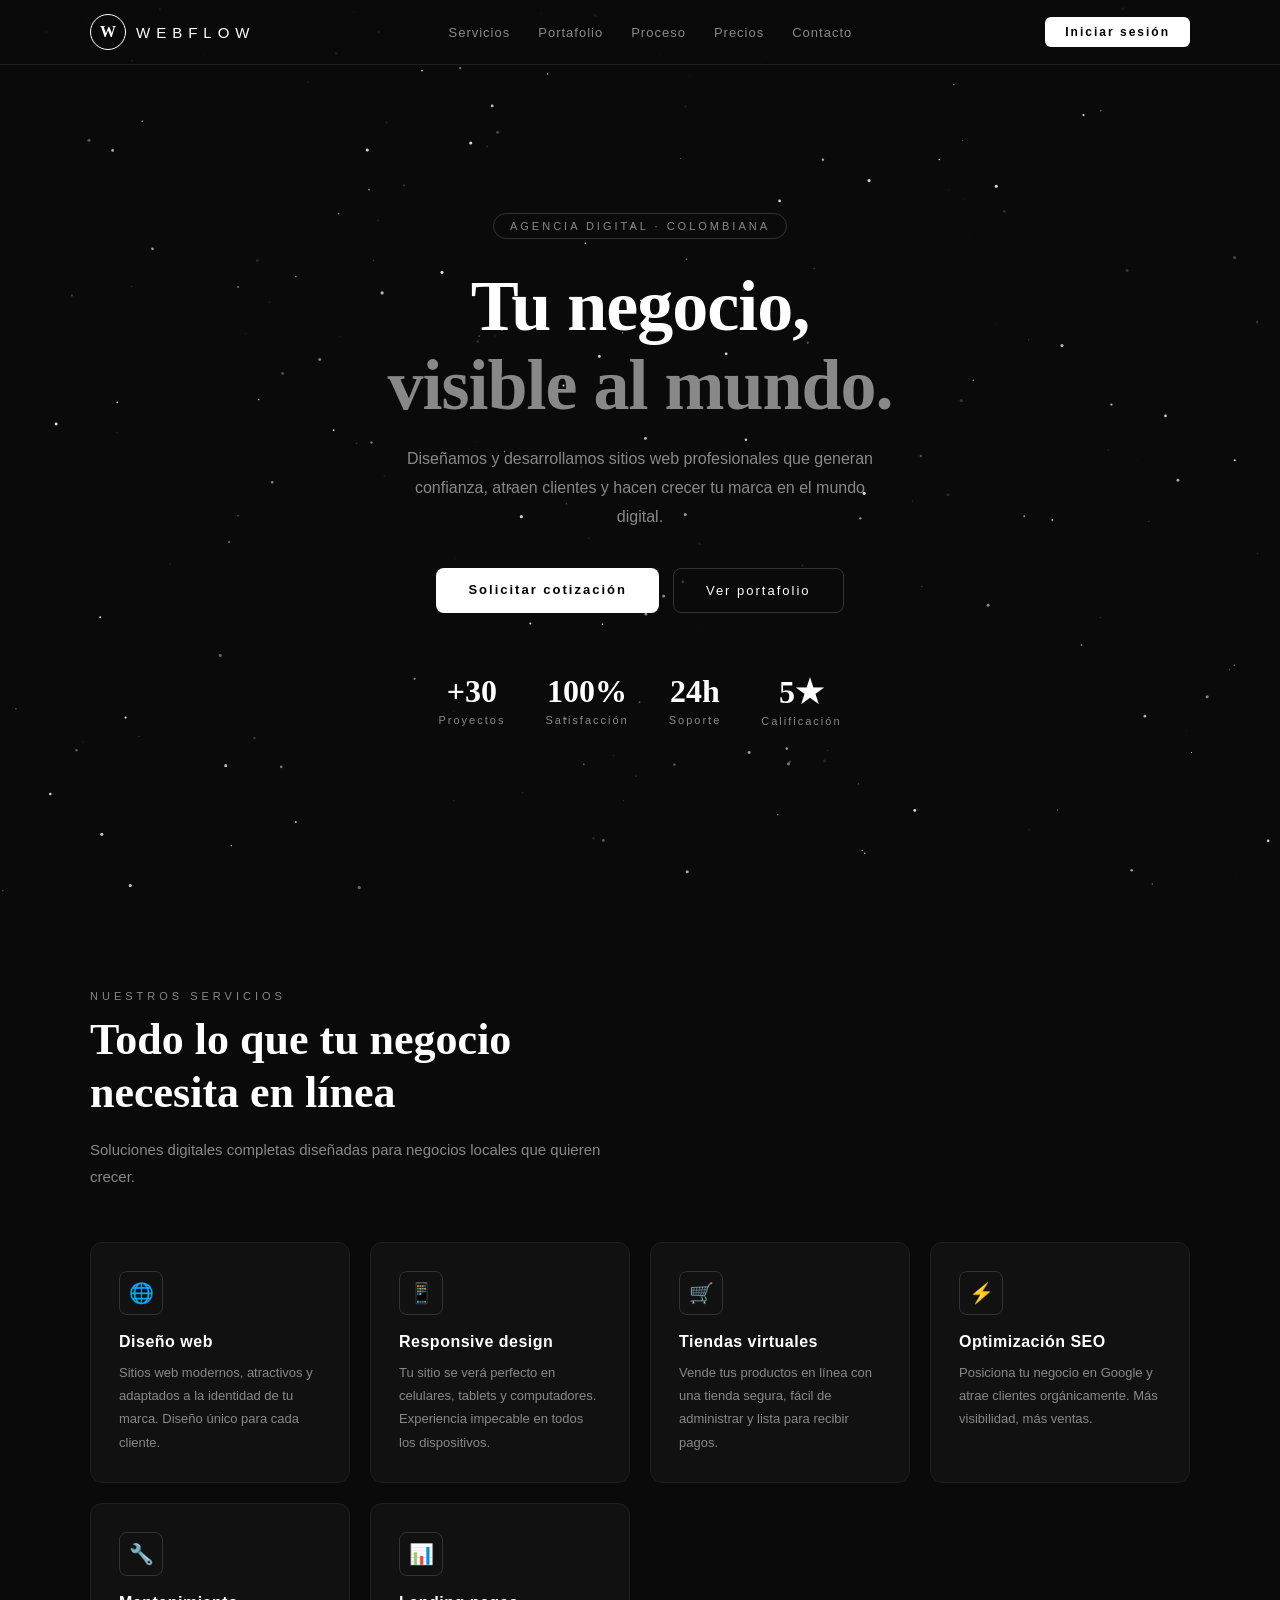
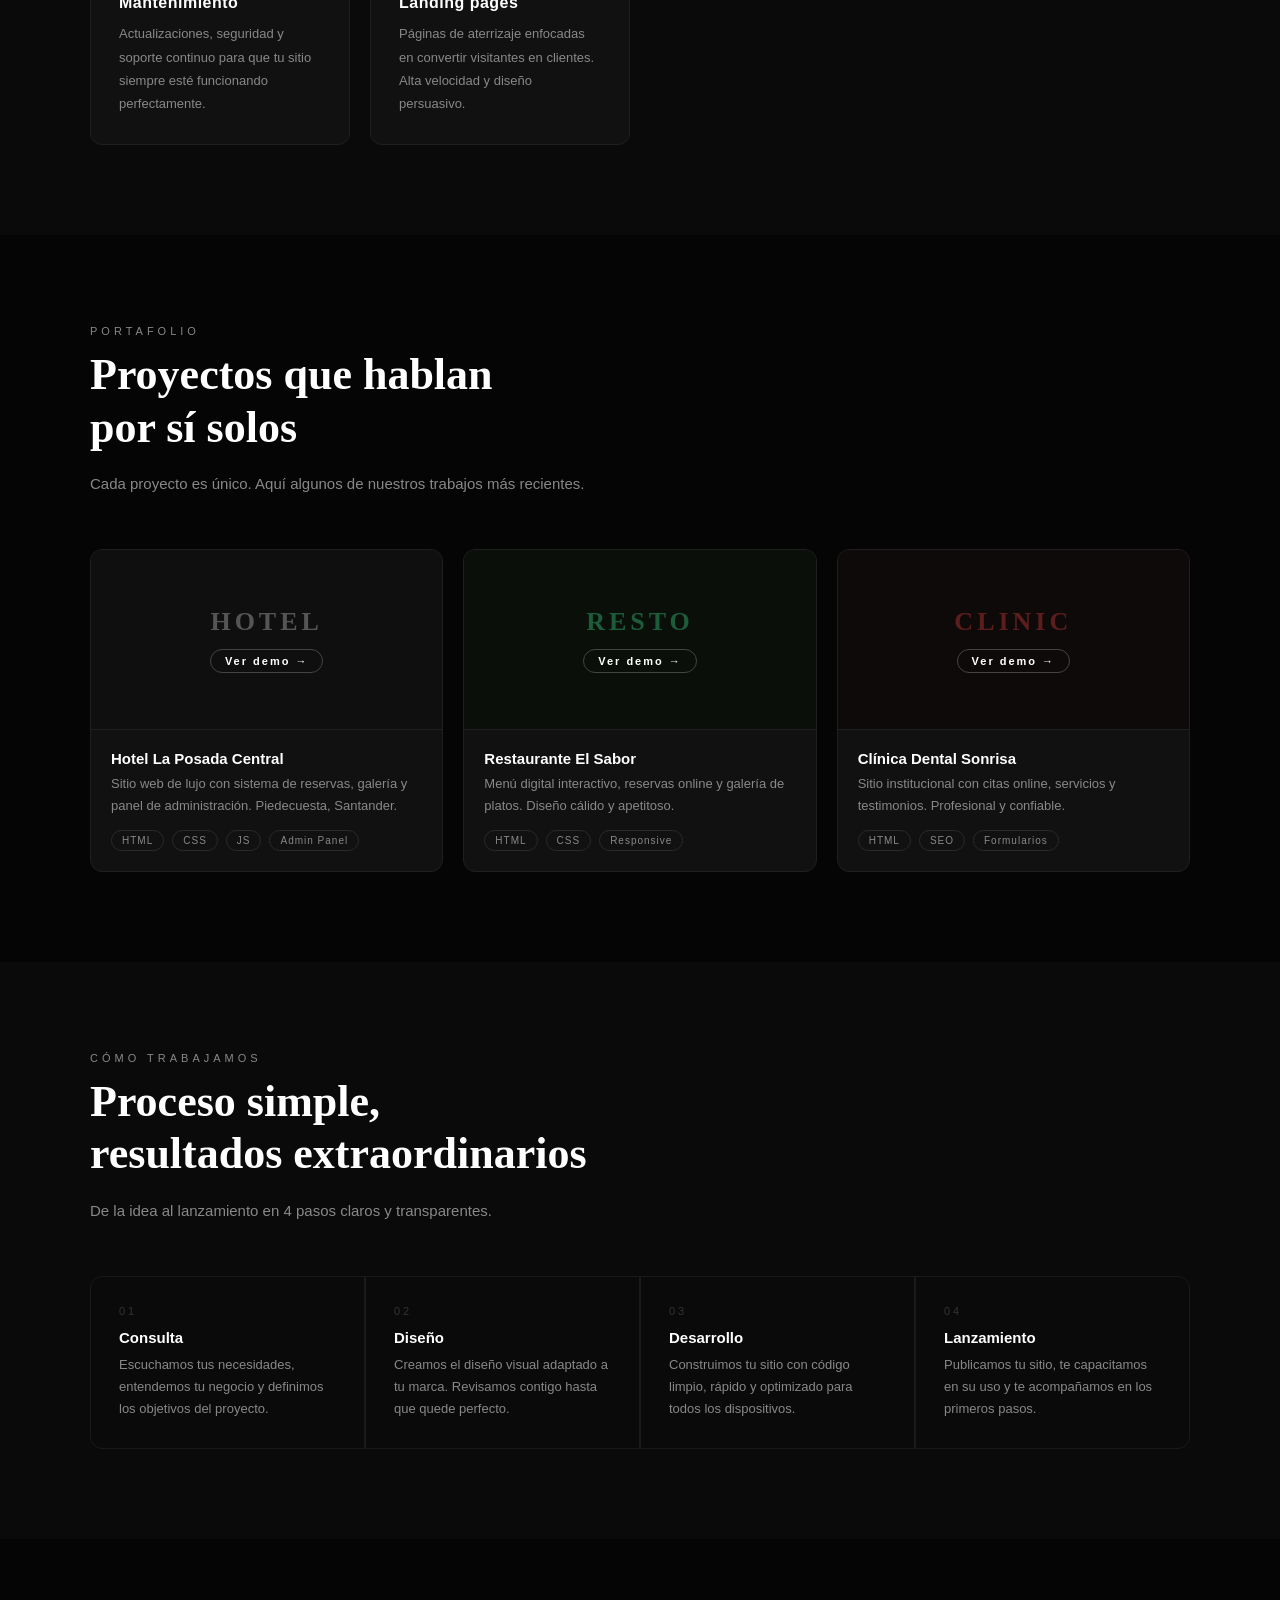
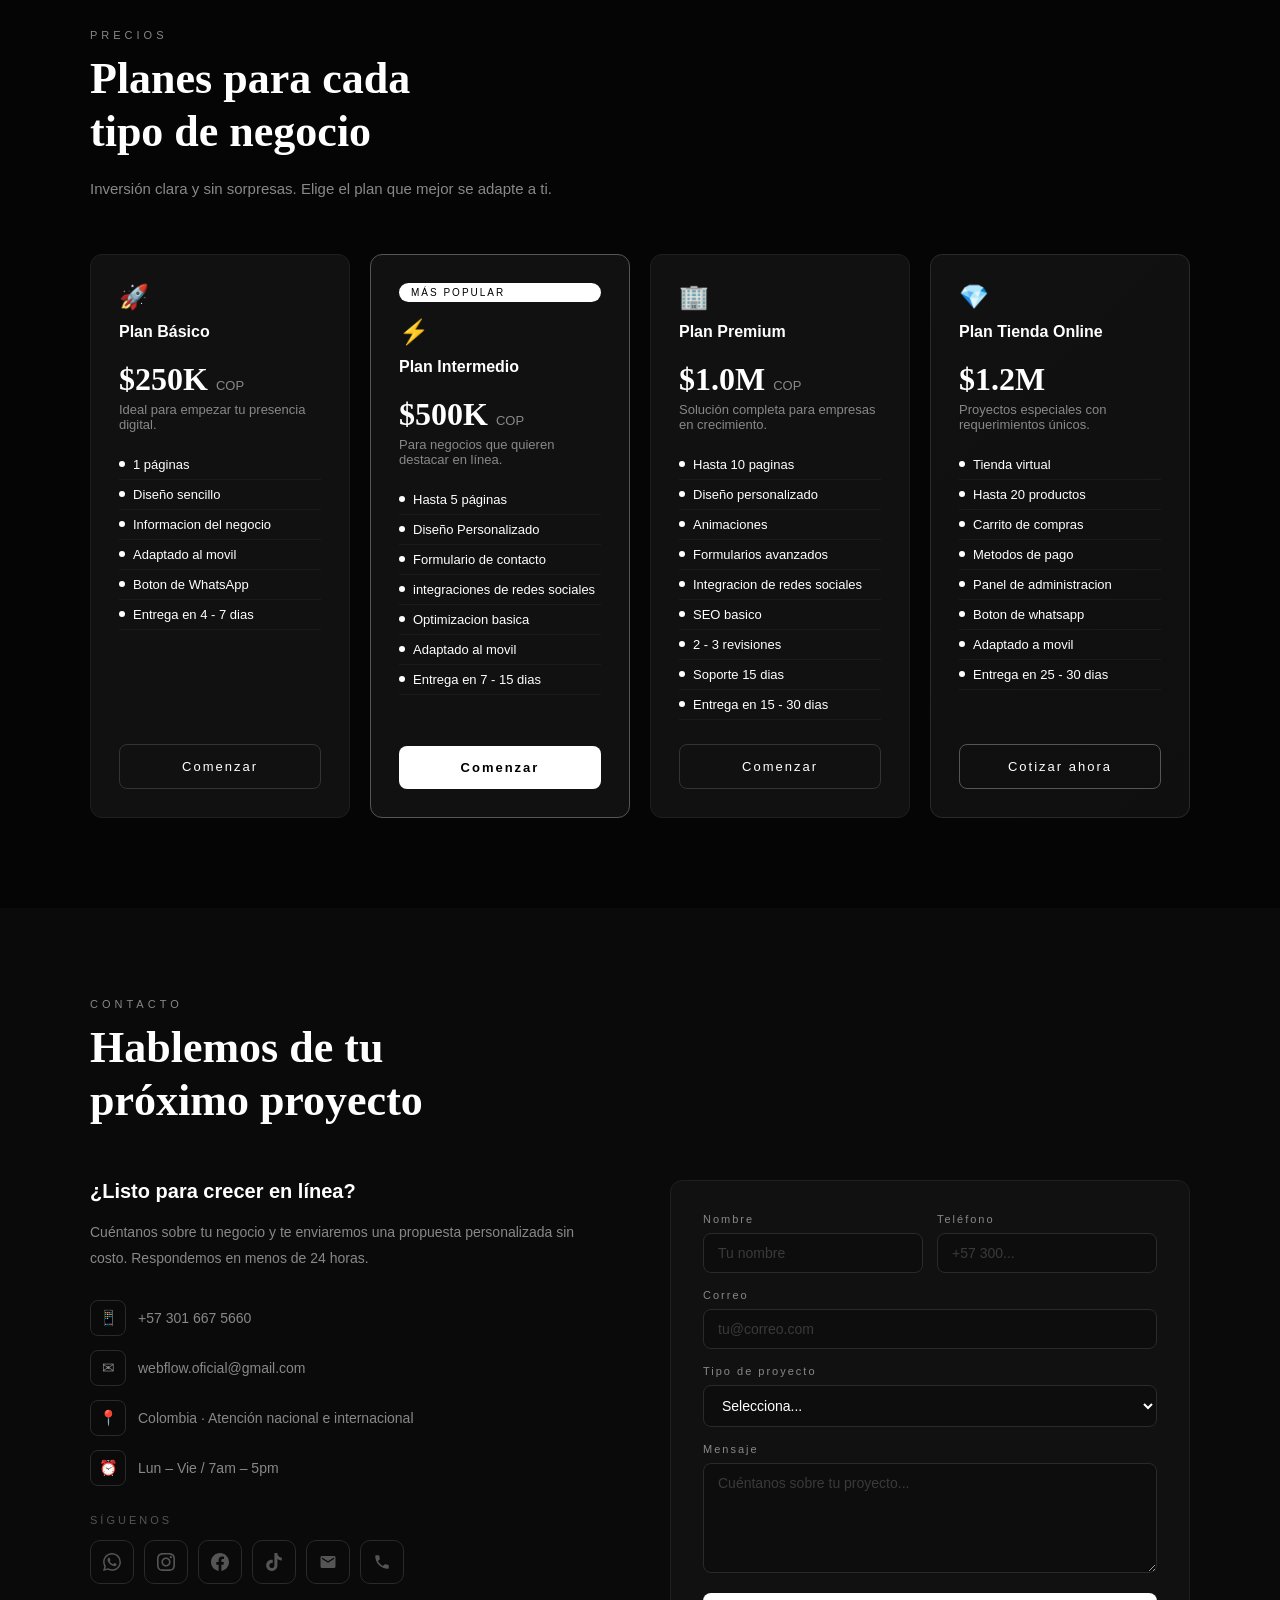
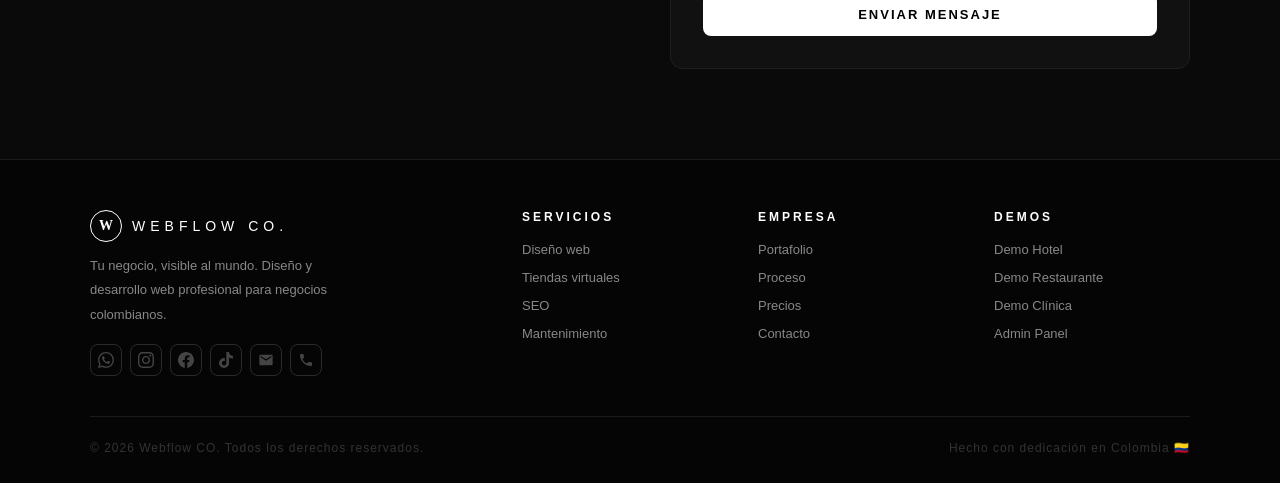
==== index.html @ 493e7eea "Add files via upload" ====
<!DOCTYPE html>
<html lang="es">
<head>
  <meta charset="UTF-8">
  <meta name="viewport" content="width=device-width, initial-scale=1.0">
  <link rel="icon" href="images.ico/webfloww.ico" type="image/x-icon">
  <title>WEBFLOW CO.</title>
  <link rel="stylesheet" href="styles.css">
</head>
<body>

  <canvas id="stars"></canvas>

  <!-- NAV -->
  <nav>
    <div class="nav-inner">
      <a class="nav-logo" href="#">
        <div class="nav-logo-circle">W</div>
        <div class="nav-logo-text">WEBFLOW </div>
      </a>
      <ul class="nav-links">
        <li><a href="#servicios">Servicios</a></li>
        <li><a href="#portafolio">Portafolio</a></li>
        <li><a href="#proceso">Proceso</a></li>
        <li><a href="#precios">Precios</a></li>
        <li><a href="#contacto">Contacto</a></li>
      </ul>
      <button class="nav-cta" onclick="openModal()">Iniciar sesión</button>
      <button class="hamburger" onclick="toggleMenu()">
        <span></span><span></span><span></span>
      </button>
    </div>
  </nav>

  <!-- Menú móvil -->
  <div class="mobile-menu" id="mobileMenu">
    <a href="#servicios"  onclick="toggleMenu()">Servicios</a>
    <a href="#portafolio" onclick="toggleMenu()">Portafolio</a>
    <a href="#proceso"    onclick="toggleMenu()">Proceso</a>
    <a href="#precios"    onclick="toggleMenu()">Precios</a>
    <a href="#contacto"   onclick="toggleMenu()">Contacto</a>
    <a href="#" onclick="openModal(); toggleMenu(); return false;" style="color:#fff; font-weight:600;">Iniciar sesión</a>
  </div>

  <!-- HERO -->
  <section class="hero" id="inicio">
    <div class="hero-content">
      <div class="hero-badge">AGENCIA DIGITAL · COLOMBIANA</div>
      <h1>Tu negocio,<br><span>visible al mundo.</span></h1>
      <p>Diseñamos y desarrollamos sitios web profesionales que generan confianza, atraen clientes y hacen crecer tu marca en el mundo digital.</p>
      <div class="hero-btns">
        <a class="btn-primary" href="#contacto">Solicitar cotización</a>
        <a class="btn-outline"  href="#portafolio">Ver portafolio</a>
      </div>
      <div class="stats">
        <div class="stat"><div class="stat-num">+30</div><div class="stat-label">Proyectos</div></div>
        <div class="stat"><div class="stat-num">100%</div><div class="stat-label">Satisfacción</div></div>
        <div class="stat"><div class="stat-num">24h</div><div class="stat-label">Soporte</div></div>
        <div class="stat"><div class="stat-num">5★</div><div class="stat-label">Calificación</div></div>
      </div>
    </div>
  </section>

  <!-- SERVICIOS -->
  <section class="section-pad" id="servicios">
    <div class="section-inner">
      <div class="section-label">NUESTROS SERVICIOS</div>
      <h2 class="section-title">Todo lo que tu negocio<br>necesita en línea</h2>
      <p class="section-sub">Soluciones digitales completas diseñadas para negocios locales que quieren crecer.</p>
      <div class="services-grid">
        <div class="service-card">
          <div class="service-icon">🌐</div>
          <h3>Diseño web</h3>
          <p>Sitios web modernos, atractivos y adaptados a la identidad de tu marca. Diseño único para cada cliente.</p>
        </div>
        <div class="service-card">
          <div class="service-icon">📱</div>
          <h3>Responsive design</h3>
          <p>Tu sitio se verá perfecto en celulares, tablets y computadores. Experiencia impecable en todos los dispositivos.</p>
        </div>
        <div class="service-card">
          <div class="service-icon">🛒</div>
          <h3>Tiendas virtuales</h3>
          <p>Vende tus productos en línea con una tienda segura, fácil de administrar y lista para recibir pagos.</p>
        </div>
        <div class="service-card">
          <div class="service-icon">⚡</div>
          <h3>Optimización SEO</h3>
          <p>Posiciona tu negocio en Google y atrae clientes orgánicamente. Más visibilidad, más ventas.</p>
        </div>
        <div class="service-card">
          <div class="service-icon">🔧</div>
          <h3>Mantenimiento</h3>
          <p>Actualizaciones, seguridad y soporte continuo para que tu sitio siempre esté funcionando perfectamente.</p>
        </div>
        <div class="service-card">
          <div class="service-icon">📊</div>
          <h3>Landing pages</h3>
          <p>Páginas de aterrizaje enfocadas en convertir visitantes en clientes. Alta velocidad y diseño persuasivo.</p>
        </div>
      </div>
    </div>
  </section>

  <!-- PORTAFOLIO -->
  <section class="section-pad" id="portafolio" style="background:#050505;">
    <div class="section-inner">
      <div class="section-label">PORTAFOLIO</div>
      <h2 class="section-title">Proyectos que hablan<br>por sí solos</h2>
      <p class="section-sub">Cada proyecto es único. Aquí algunos de nuestros trabajos más recientes.</p>
      <div class="portfolio-grid">

        <!-- Hotel -->
        <div class="portfolio-card">
          <div class="port-img h1">
            <span class="port-label">HOTEL</span>
            <a class="port-demo-btn" href="demo-hotel.html" target="_blank">Ver demo →</a>
          </div>
          <div class="port-body">
            <h3>Hotel La Posada Central</h3>
            <p>Sitio web de lujo con sistema de reservas, galería y panel de administración. Piedecuesta, Santander.</p>
            <div class="port-tags">
              <span class="tag">HTML</span>
              <span class="tag">CSS</span>
              <span class="tag">JS</span>
              <span class="tag">Admin Panel</span>
            </div>
          </div>
        </div>

        <!-- Restaurante -->
        <div class="portfolio-card">
          <div class="port-img h2">
            <span class="port-label">RESTO</span>
            <a class="port-demo-btn" href="demo-restaurante.html" target="_blank">Ver demo →</a>
          </div>
          <div class="port-body">
            <h3>Restaurante El Sabor</h3>
            <p>Menú digital interactivo, reservas online y galería de platos. Diseño cálido y apetitoso.</p>
            <div class="port-tags">
              <span class="tag">HTML</span>
              <span class="tag">CSS</span>
              <span class="tag">Responsive</span>
            </div>
          </div>
        </div>

        <!-- Clínica -->
        <div class="portfolio-card">
          <div class="port-img h3">
            <span class="port-label">CLINIC</span>
            <a class="port-demo-btn" href="demo-clinica.html" target="_blank">Ver demo →</a>
          </div>
          <div class="port-body">
            <h3>Clínica Dental Sonrisa</h3>
            <p>Sitio institucional con citas online, servicios y testimonios. Profesional y confiable.</p>
            <div class="port-tags">
              <span class="tag">HTML</span>
              <span class="tag">SEO</span>
              <span class="tag">Formularios</span>
            </div>
          </div>
        </div>

      </div>
    </div>
  </section>

  <!-- PROCESO -->
  <section class="section-pad" id="proceso">
    <div class="section-inner">
      <div class="section-label">CÓMO TRABAJAMOS</div>
      <h2 class="section-title">Proceso simple,<br>resultados extraordinarios</h2>
      <p class="section-sub">De la idea al lanzamiento en 4 pasos claros y transparentes.</p>
      <div class="process">
        <div class="process-step">
          <div class="step-num">01</div>
          <h3>Consulta</h3>
          <p>Escuchamos tus necesidades, entendemos tu negocio y definimos los objetivos del proyecto.</p>
        </div>
        <div class="process-step">
          <div class="step-num">02</div>
          <h3>Diseño</h3>
          <p>Creamos el diseño visual adaptado a tu marca. Revisamos contigo hasta que quede perfecto.</p>
        </div>
        <div class="process-step">
          <div class="step-num">03</div>
          <h3>Desarrollo</h3>
          <p>Construimos tu sitio con código limpio, rápido y optimizado para todos los dispositivos.</p>
        </div>
        <div class="process-step">
          <div class="step-num">04</div>
          <h3>Lanzamiento</h3>
          <p>Publicamos tu sitio, te capacitamos en su uso y te acompañamos en los primeros pasos.</p>
        </div>
      </div>
    </div>
  </section>

  <!-- PRECIOS — 4 planes -->
  <section class="section-pad" id="precios" style="background:#050505;">
    <div class="section-inner">
      <div class="section-label">PRECIOS</div>
      <h2 class="section-title">Planes para cada<br>tipo de negocio</h2>
      <p class="section-sub">Inversión clara y sin sorpresas. Elige el plan que mejor se adapte a ti.</p>
      <div class="pricing-grid four-plans">

        <!-- Básico -->
        <div class="price-card">
          <div class="plan-icon">🚀</div>
          <h3>Plan Básico</h3>
          <div class="price">$250K <span>COP</span></div>
          <p>Ideal para empezar tu presencia digital.</p>
          <ul class="price-features">
            <li class="inc">1 páginas</li>
            <li class="inc">Diseño sencillo</li>
            <li class="inc">Informacion del negocio</li>
            <li class="inc">Adaptado al movil</li>
            <li class="inc">Boton de WhatsApp</li>
            <li class="inc">Entrega en 4 - 7 dias</li>
          </ul>
          <a class="btn-outline" href="#contacto" style="display:block; text-align:center;">Comenzar</a>
        </div>

        <!-- Profesional -->
        <div class="price-card featured">
          <div class="price-badge">MÁS POPULAR</div>
          <div class="plan-icon">⚡</div>
          <h3>Plan Intermedio</h3>
          <div class="price">$500K <span>COP</span></div>
          <p>Para negocios que quieren destacar en línea.</p>
          <ul class="price-features">
            <li class="inc">Hasta 5 páginas</li>
            <li class="inc">Diseño Personalizado</li>
            <li class="inc">Formulario de contacto</li>
            <li class="inc">integraciones de redes sociales</li>
            <li class="inc">Optimizacion basica</li>
            <li class="inc">Adaptado al movil</li>
            <li class="inc">Entrega en 7 - 15 dias</li>
          </ul>
          <a class="btn-primary" href="#contacto" style="display:block; text-align:center;">Comenzar</a>
        </div>

        <!-- Empresarial -->
        <div class="price-card">
          <div class="plan-icon">🏢</div>
          <h3>Plan Premium</h3>
          <div class="price">$1.0M <span>COP</span></div>
          <p>Solución completa para empresas en crecimiento.</p>
          <ul class="price-features">
            <li class="inc">Hasta 10 paginas</li>
            <li class="inc">Diseño personalizado</li>
            <li class="inc">Animaciones</li>
            <li class="inc">Formularios avanzados</li>
            <li class="inc">Integracion de redes sociales</li>
            <li class="inc">SEO basico</li>
            <li class="inc">2 - 3 revisiones</li>
            <li class="inc">Soporte 15 dias</li>
            <li class="inc">Entrega en 15 - 30 dias</li>
          </ul>
          <a class="btn-outline" href="#contacto" style="display:block; text-align:center;">Comenzar</a>
        </div>

        <!-- Personalizado -->
        <div class="price-card plan-custom">
          <div class="plan-icon">💎</div>
          <h3>Plan Tienda Online</h3>
          <div class="price">$1.2M</div>
          <p>Proyectos especiales con requerimientos únicos.</p>
          <ul class="price-features">
            <li class="inc">Tienda virtual</li>
            <li class="inc">Hasta 20 productos</li>
            <li class="inc">Carrito de compras</li>
            <li class="inc">Metodos de pago</li>
            <li class="inc">Panel de administracion</li>
            <li class="inc">Boton de whatsapp</li>
            <li class="inc">Adaptado a movil</li>
            <li class="inc">Entrega en 25 - 30 dias</li>
          </ul>
          <a class="btn-outline plan-custom-btn" href="#contacto" style="display:block; text-align:center;">Cotizar ahora</a>
        </div>

      </div>
    </div>
  </section>

  <!-- CONTACTO -->
  <section class="section-pad" id="contacto">
    <div class="section-inner">
      <div class="section-label">CONTACTO</div>
      <h2 class="section-title">Hablemos de tu<br>próximo proyecto</h2>
      <div class="contact-wrap">
        <!-- Info -->
        <div class="contact-info">
          <h3>¿Listo para crecer en línea?</h3>
          <p>Cuéntanos sobre tu negocio y te enviaremos una propuesta personalizada sin costo. Respondemos en menos de 24 horas.</p>

          <div class="contact-detail"><div class="contact-icon">📱</div> +57 301 667 5660</div>
          <div class="contact-detail"><div class="contact-icon">✉</div> webflow.oficial@gmail.com</div>
          <div class="contact-detail"><div class="contact-icon">📍</div> Colombia · Atención nacional e internacional</div>
          <div class="contact-detail"><div class="contact-icon">⏰</div> Lun – Vie / 7am – 5pm</div>

          <!-- Redes sociales -->
          <div class="social-section">
            <div class="social-title">SÍGUENOS</div>
            <div class="social-icons">
              <a class="social-btn whatsapp" href="https://wa.me/573016675660" target="_blank" title="WhatsApp">
                <svg viewBox="0 0 24 24" fill="currentColor"><path d="M17.472 14.382c-.297-.149-1.758-.867-2.03-.967-.273-.099-.471-.148-.67.15-.197.297-.767.966-.94 1.164-.173.199-.347.223-.644.075-.297-.15-1.255-.463-2.39-1.475-.883-.788-1.48-1.761-1.653-2.059-.173-.297-.018-.458.13-.606.134-.133.298-.347.446-.52.149-.174.198-.298.298-.497.099-.198.05-.371-.025-.52-.075-.149-.669-1.612-.916-2.207-.242-.579-.487-.5-.669-.51-.173-.008-.371-.01-.57-.01-.198 0-.52.074-.792.372-.272.297-1.04 1.016-1.04 2.479 0 1.462 1.065 2.875 1.213 3.074.149.198 2.096 3.2 5.077 4.487.709.306 1.262.489 1.694.625.712.227 1.36.195 1.871.118.571-.085 1.758-.719 2.006-1.413.248-.694.248-1.289.173-1.413-.074-.124-.272-.198-.57-.347m-5.421 7.403h-.004a9.87 9.87 0 01-5.031-1.378l-.361-.214-3.741.982.998-3.648-.235-.374a9.86 9.86 0 01-1.51-5.26c.001-5.45 4.436-9.884 9.888-9.884 2.64 0 5.122 1.03 6.988 2.898a9.825 9.825 0 012.893 6.994c-.003 5.45-4.437 9.884-9.885 9.884m8.413-18.297A11.815 11.815 0 0012.05 0C5.495 0 .16 5.335.157 11.892c0 2.096.547 4.142 1.588 5.945L.057 24l6.305-1.654a11.882 11.882 0 005.683 1.448h.005c6.554 0 11.89-5.335 11.893-11.893a11.821 11.821 0 00-3.48-8.413z"/></svg>
              </a>
              <a class="social-btn instagram" href="https://instagram.com/webflow.oficial" target="_blank" title="Instagram">
                <svg viewBox="0 0 24 24" fill="currentColor"><path d="M12 2.163c3.204 0 3.584.012 4.85.07 3.252.148 4.771 1.691 4.919 4.919.058 1.265.069 1.645.069 4.849 0 3.205-.012 3.584-.069 4.849-.149 3.225-1.664 4.771-4.919 4.919-1.266.058-1.644.07-4.85.07-3.204 0-3.584-.012-4.849-.07-3.26-.149-4.771-1.699-4.919-4.92-.058-1.265-.07-1.644-.07-4.849 0-3.204.013-3.583.07-4.849.149-3.227 1.664-4.771 4.919-4.919 1.266-.057 1.645-.069 4.849-.069zm0-2.163c-3.259 0-3.667.014-4.947.072-4.358.2-6.78 2.618-6.98 6.98-.059 1.281-.073 1.689-.073 4.948 0 3.259.014 3.668.072 4.948.2 4.358 2.618 6.78 6.98 6.98 1.281.058 1.689.072 4.948.072 3.259 0 3.668-.014 4.948-.072 4.354-.2 6.782-2.618 6.979-6.98.059-1.28.073-1.689.073-4.948 0-3.259-.014-3.667-.072-4.947-.196-4.354-2.617-6.78-6.979-6.98-1.281-.059-1.69-.073-4.949-.073zm0 5.838c-3.403 0-6.162 2.759-6.162 6.162s2.759 6.163 6.162 6.163 6.162-2.759 6.162-6.163c0-3.403-2.759-6.162-6.162-6.162zm0 10.162c-2.209 0-4-1.79-4-4 0-2.209 1.791-4 4-4s4 1.791 4 4c0 2.21-1.791 4-4 4zm6.406-11.845c-.796 0-1.441.645-1.441 1.44s.645 1.44 1.441 1.44c.795 0 1.439-.645 1.439-1.44s-.644-1.44-1.439-1.44z"/></svg>
              </a>
              <a class="social-btn facebook" href="https://www.facebook.com/profile.php?id=61575401334671" target="_blank" title="Facebook">
                <svg viewBox="0 0 24 24" fill="currentColor"><path d="M24 12.073c0-6.627-5.373-12-12-12s-12 5.373-12 12c0 5.99 4.388 10.954 10.125 11.854v-8.385H7.078v-3.47h3.047V9.43c0-3.007 1.792-4.669 4.533-4.669 1.312 0 2.686.235 2.686.235v2.953H15.83c-1.491 0-1.956.925-1.956 1.874v2.25h3.328l-.532 3.47h-2.796v8.385C19.612 23.027 24 18.062 24 12.073z"/></svg>
              </a>
              <a class="social-btn tiktok" href="https://tiktok.com/@webflow.oficial" target="_blank" title="TikTok">
                <svg viewBox="0 0 24 24" fill="currentColor"><path d="M12.525.02c1.31-.02 2.61-.01 3.91-.02.08 1.53.63 3.09 1.75 4.17 1.12 1.11 2.7 1.62 4.24 1.79v4.03c-1.44-.05-2.89-.35-4.2-.97-.57-.26-1.1-.59-1.62-.93-.01 2.92.01 5.84-.02 8.75-.08 1.4-.54 2.79-1.35 3.94-1.31 1.92-3.58 3.17-5.91 3.21-1.43.08-2.86-.31-4.08-1.03-2.02-1.19-3.44-3.37-3.65-5.71-.02-.5-.03-1-.01-1.49.18-1.9 1.12-3.72 2.58-4.96 1.66-1.44 3.98-2.13 6.15-1.72.02 1.48-.04 2.96-.04 4.44-.99-.32-2.15-.23-3.02.37-.63.41-1.11 1.04-1.36 1.75-.21.51-.15 1.07-.14 1.61.24 1.64 1.82 3.02 3.5 2.87 1.12-.01 2.19-.66 2.77-1.61.19-.33.4-.67.41-1.06.1-1.79.06-3.57.07-5.36.01-4.03-.01-8.05.02-12.07z"/></svg>
              </a>
              <a class="social-btn email-social" href="mailto:webflow.oficial@gmail.com" title="Email">
                <svg viewBox="0 0 24 24" fill="currentColor"><path d="M20 4H4c-1.1 0-1.99.9-1.99 2L2 18c0 1.1.9 2 2 2h16c1.1 0 2-.9 2-2V6c0-1.1-.9-2-2-2zm0 4l-8 5-8-5V6l8 5 8-5v2z"/></svg>
              </a>
              <a class="social-btn phone-social" href="tel:+573016675660" title="Llamar">
                <svg viewBox="0 0 24 24" fill="currentColor"><path d="M6.62 10.79c1.44 2.83 3.76 5.14 6.59 6.59l2.2-2.2c.27-.27.67-.36 1.02-.24 1.12.37 2.33.57 3.57.57.55 0 1 .45 1 1V20c0 .55-.45 1-1 1-9.39 0-17-7.61-17-17 0-.55.45-1 1-1h3.5c.55 0 1 .45 1 1 0 1.25.2 2.45.57 3.57.11.35.03.74-.25 1.02l-2.2 2.2z"/></svg>
              </a>
            </div>
          </div>
        </div>

        <!-- Formulario -->
        <div class="contact-form">
          <div class="form-row">
            <div class="field"><label>Nombre</label><input type="text" placeholder="Tu nombre"/></div>
            <div class="field"><label>Teléfono</label><input type="tel" placeholder="+57 300..."/></div>
          </div>
          <div class="field"><label>Correo</label><input type="email" placeholder="tu@correo.com"/></div>
          <div class="field">
            <label>Tipo de proyecto</label>
            <select>
              <option value="">Selecciona...</option>
              <option>Plan Basico</option>
              <option>Plan Intermedio</option>
              <option>Plan Premium</option>
              <option>Plan Tienda Online</option>
              <option>Otro Servicio</option>
            </select>
          </div>
          <div class="field"><label>Mensaje</label><textarea placeholder="Cuéntanos sobre tu proyecto..."></textarea></div>
          <button class="btn-primary" style="width:100%;" onclick="sendContact()">ENVIAR MENSAJE</button>
        </div>
      </div>
    </div>
  </section>

  <!-- FOOTER -->
  <footer>
    <div class="footer-inner">
      <div class="footer-top">
        <div class="footer-brand">
          <div style="display:flex; align-items:center; gap:10px;">
            <div style="width:32px; height:32px; border:1.5px solid #fff; border-radius:50%; display:flex; align-items:center; justify-content:center; font-family:Georgia,serif; font-size:14px; font-weight:700;">W</div>
            <span style="font-size:14px; font-weight:300; letter-spacing:5px;">WEBFLOW CO.</span>
          </div>
          <p>Tu negocio, visible al mundo. Diseño y desarrollo web profesional para negocios colombianos.</p>
          <!-- Redes footer -->
          <div class="footer-social">
            <a href="https://wa.me/573016675660" target="_blank" class="fsoc-btn" title="WhatsApp">
              <svg viewBox="0 0 24 24" fill="currentColor" width="16" height="16"><path d="M17.472 14.382c-.297-.149-1.758-.867-2.03-.967-.273-.099-.471-.148-.67.15-.197.297-.767.966-.94 1.164-.173.199-.347.223-.644.075-.297-.15-1.255-.463-2.39-1.475-.883-.788-1.48-1.761-1.653-2.059-.173-.297-.018-.458.13-.606.134-.133.298-.347.446-.52.149-.174.198-.298.298-.497.099-.198.05-.371-.025-.52-.075-.149-.669-1.612-.916-2.207-.242-.579-.487-.5-.669-.51-.173-.008-.371-.01-.57-.01-.198 0-.52.074-.792.372-.272.297-1.04 1.016-1.04 2.479 0 1.462 1.065 2.875 1.213 3.074.149.198 2.096 3.2 5.077 4.487.709.306 1.262.489 1.694.625.712.227 1.36.195 1.871.118.571-.085 1.758-.719 2.006-1.413.248-.694.248-1.289.173-1.413-.074-.124-.272-.198-.57-.347m-5.421 7.403h-.004a9.87 9.87 0 01-5.031-1.378l-.361-.214-3.741.982.998-3.648-.235-.374a9.86 9.86 0 01-1.51-5.26c.001-5.45 4.436-9.884 9.888-9.884 2.64 0 5.122 1.03 6.988 2.898a9.825 9.825 0 012.893 6.994c-.003 5.45-4.437 9.884-9.885 9.884m8.413-18.297A11.815 11.815 0 0012.05 0C5.495 0 .16 5.335.157 11.892c0 2.096.547 4.142 1.588 5.945L.057 24l6.305-1.654a11.882 11.882 0 005.683 1.448h.005c6.554 0 11.89-5.335 11.893-11.893a11.821 11.821 0 00-3.48-8.413z"/></svg>
            </a>
            <a href="https://instagram.com/webflowco" target="_blank" class="fsoc-btn" title="Instagram">
              <svg viewBox="0 0 24 24" fill="currentColor" width="16" height="16"><path d="M12 2.163c3.204 0 3.584.012 4.85.07 3.252.148 4.771 1.691 4.919 4.919.058 1.265.069 1.645.069 4.849 0 3.205-.012 3.584-.069 4.849-.149 3.225-1.664 4.771-4.919 4.919-1.266.058-1.644.07-4.85.07-3.204 0-3.584-.012-4.849-.07-3.26-.149-4.771-1.699-4.919-4.92-.058-1.265-.07-1.644-.07-4.849 0-3.204.013-3.583.07-4.849.149-3.227 1.664-4.771 4.919-4.919 1.266-.057 1.645-.069 4.849-.069zm0-2.163c-3.259 0-3.667.014-4.947.072-4.358.2-6.78 2.618-6.98 6.98-.059 1.281-.073 1.689-.073 4.948 0 3.259.014 3.668.072 4.948.2 4.358 2.618 6.78 6.98 6.98 1.281.058 1.689.072 4.948.072 3.259 0 3.668-.014 4.948-.072 4.354-.2 6.782-2.618 6.979-6.98.059-1.28.073-1.689.073-4.948 0-3.259-.014-3.667-.072-4.947-.196-4.354-2.617-6.78-6.979-6.98-1.281-.059-1.69-.073-4.949-.073zm0 5.838c-3.403 0-6.162 2.759-6.162 6.162s2.759 6.163 6.162 6.163 6.162-2.759 6.162-6.163c0-3.403-2.759-6.162-6.162-6.162zm0 10.162c-2.209 0-4-1.79-4-4 0-2.209 1.791-4 4-4s4 1.791 4 4c0 2.21-1.791 4-4 4zm6.406-11.845c-.796 0-1.441.645-1.441 1.44s.645 1.44 1.441 1.44c.795 0 1.439-.645 1.439-1.44s-.644-1.44-1.439-1.44z"/></svg>
            </a>
            <a href="https://facebook.com/webflowco" target="_blank" class="fsoc-btn" title="Facebook">
              <svg viewBox="0 0 24 24" fill="currentColor" width="16" height="16"><path d="M24 12.073c0-6.627-5.373-12-12-12s-12 5.373-12 12c0 5.99 4.388 10.954 10.125 11.854v-8.385H7.078v-3.47h3.047V9.43c0-3.007 1.792-4.669 4.533-4.669 1.312 0 2.686.235 2.686.235v2.953H15.83c-1.491 0-1.956.925-1.956 1.874v2.25h3.328l-.532 3.47h-2.796v8.385C19.612 23.027 24 18.062 24 12.073z"/></svg>
            </a>
            <a href="https://tiktok.com/@webflowco" target="_blank" class="fsoc-btn" title="TikTok">
              <svg viewBox="0 0 24 24" fill="currentColor" width="16" height="16"><path d="M12.525.02c1.31-.02 2.61-.01 3.91-.02.08 1.53.63 3.09 1.75 4.17 1.12 1.11 2.7 1.62 4.24 1.79v4.03c-1.44-.05-2.89-.35-4.2-.97-.57-.26-1.1-.59-1.62-.93-.01 2.92.01 5.84-.02 8.75-.08 1.4-.54 2.79-1.35 3.94-1.31 1.92-3.58 3.17-5.91 3.21-1.43.08-2.86-.31-4.08-1.03-2.02-1.19-3.44-3.37-3.65-5.71-.02-.5-.03-1-.01-1.49.18-1.9 1.12-3.72 2.58-4.96 1.66-1.44 3.98-2.13 6.15-1.72.02 1.48-.04 2.96-.04 4.44-.99-.32-2.15-.23-3.02.37-.63.41-1.11 1.04-1.36 1.75-.21.51-.15 1.07-.14 1.61.24 1.64 1.82 3.02 3.5 2.87 1.12-.01 2.19-.66 2.77-1.61.19-.33.4-.67.41-1.06.1-1.79.06-3.57.07-5.36.01-4.03-.01-8.05.02-12.07z"/></svg>
            </a>
            <a href="mailto:webflow.oficial@gmail.com" class="fsoc-btn" title="Email">
              <svg viewBox="0 0 24 24" fill="currentColor" width="16" height="16"><path d="M20 4H4c-1.1 0-1.99.9-1.99 2L2 18c0 1.1.9 2 2 2h16c1.1 0 2-.9 2-2V6c0-1.1-.9-2-2-2zm0 4l-8 5-8-5V6l8 5 8-5v2z"/></svg>
            </a>
            <a href="tel:+573016675660" class="fsoc-btn" title="Llamar">
              <svg viewBox="0 0 24 24" fill="currentColor" width="16" height="16"><path d="M6.62 10.79c1.44 2.83 3.76 5.14 6.59 6.59l2.2-2.2c.27-.27.67-.36 1.02-.24 1.12.37 2.33.57 3.57.57.55 0 1 .45 1 1V20c0 .55-.45 1-1 1-9.39 0-17-7.61-17-17 0-.55.45-1 1-1h3.5c.55 0 1 .45 1 1 0 1.25.2 2.45.57 3.57.11.35.03.74-.25 1.02l-2.2 2.2z"/></svg>
            </a>
          </div>
        </div>
        <div class="footer-col">
          <h4>SERVICIOS</h4>
          <ul>
            <li><a href="#servicios">Diseño web</a></li>
            <li><a href="#servicios">Tiendas virtuales</a></li>
            <li><a href="#servicios">SEO</a></li>
            <li><a href="#servicios">Mantenimiento</a></li>
          </ul>
        </div>
        <div class="footer-col">
          <h4>EMPRESA</h4>
          <ul>
            <li><a href="#portafolio">Portafolio</a></li>
            <li><a href="#proceso">Proceso</a></li>
            <li><a href="#precios">Precios</a></li>
            <li><a href="#contacto">Contacto</a></li>
          </ul>
        </div>
        <div class="footer-col">
          <h4>DEMOS</h4>
          <ul>
            <li><a href="demo-hotel.html" target="_blank">Demo Hotel</a></li>
            <li><a href="demo-restaurante.html" target="_blank">Demo Restaurante</a></li>
            <li><a href="demo-clinica.html" target="_blank">Demo Clínica</a></li>
            <li><a href="admin.html" target="_blank">Admin Panel</a></li>
          </ul>
        </div>
      </div>
      <div class="footer-bottom">
        <p>© 2026 Webflow CO. Todos los derechos reservados.</p>
        <p>Hecho con dedicación en Colombia 🇨🇴</p>
      </div>
    </div>
  </footer>

  <!-- MODAL DE AUTENTICACIÓN -->
  <div class="modal-overlay" id="modalOverlay" onclick="closeModalOutside(event)">
    <div class="modal">
      <button class="modal-close" onclick="closeModal()">✕</button>
      <div style="text-align:center; margin-bottom:24px;">
        <div style="width:44px; height:44px; border:1.5px solid #fff; border-radius:50%; display:flex; align-items:center; justify-content:center; font-family:Georgia,serif; font-size:20px; font-weight:700; margin:0 auto 10px;">W</div>
      </div>
      <div class="modal-tabs">
        <div class="modal-tab active" onclick="switchMTab('login')">Iniciar sesión</div>
        <div class="modal-tab"       onclick="switchMTab('register')">Registrarse</div>
        <div class="modal-tab" id="recTab" style="display:none;" onclick="switchMTab('recovery')">Recuperar</div>
      </div>

      <!-- Login -->
      <div class="m-form active" id="mLogin">
        <div class="field"><label>Correo</label><input type="email" placeholder="tu@correo.com" id="mEmail"/></div>
        <div class="field"><label>Contraseña</label><input type="password" placeholder="••••••••" id="mPass"/></div>
        <button class="btn-primary" style="width:100%; margin-bottom:12px;" onclick="doLogin()">ENTRAR</button>
        <div style="text-align:center;">
          <a href="#" onclick="showRecovery(); return false;" style="color:#555; font-size:12px; letter-spacing:1px;">¿Olvidaste tu contraseña?</a>
        </div>
        <div class="admin-hint">
          <small style="color:#333; font-size:11px; letter-spacing:1px;">Admin: admin@webflow.co / admin2026</small>
        </div>
      </div>

      <!-- Registro -->
      <div class="m-form" id="mRegister">
        <div class="field"><label>Nombre</label><input type="text" placeholder="Tu nombre completo"/></div>
        <div class="field"><label>Correo</label><input type="email" placeholder="tu@correo.com"/></div>
        <div class="field"><label>Teléfono</label><input type="tel" placeholder="+57 300 000 0000"/></div>
        <div class="field">
          <label>Contraseña</label>
          <input type="password" placeholder="••••••••" oninput="chkStr(this.value)"/>
          <div style="height:3px; background:#1a1a1a; border-radius:2px; margin-top:6px; overflow:hidden;">
            <div id="strBar" style="height:100%; border-radius:2px; width:0; transition:width .3s, background .3s;"></div>
          </div>
        </div>
        <button class="btn-primary" style="width:100%;" onclick="doRegister()">CREAR CUENTA</button>
      </div>

      <!-- Recuperación -->
      <div class="m-form" id="mRecovery">
        <p style="color:#888; font-size:13px; margin-bottom:18px; text-align:center;">¿Cómo prefieres recibir tu código?</p>
        <div class="recovery-opts">
          <div class="rec-opt sel" id="rEmail" onclick="selRec('email')">✉ Correo</div>
          <div class="rec-opt"    id="rSms"   onclick="selRec('sms')">📱 SMS</div>
        </div>
        <div class="field" id="recEF"><label>Correo electrónico</label><input type="email" placeholder="tu@correo.com"/></div>
        <div class="field" id="recSF" style="display:none;"><label>Teléfono</label><input type="tel" placeholder="+57 300 000 0000"/></div>
        <button class="btn-primary" style="width:100%; margin-bottom:12px;" onclick="sendRec()">ENVIAR CÓDIGO</button>
        <div style="text-align:center;">
          <a href="#" onclick="switchMTab('login'); return false;" style="color:#555; font-size:12px; letter-spacing:1px;">← Volver</a>
        </div>
      </div>

      <!-- Código verificación -->
      <div class="m-form" id="mCode">
        <div style="text-align:center; margin-bottom:20px;">
          <div style="width:44px; height:44px; border:1.5px solid #fff; border-radius:50%; display:flex; align-items:center; justify-content:center; font-size:18px; margin:0 auto 10px;">✓</div>
          <p style="color:#888; font-size:13px;" id="codMsg">Código enviado.</p>
        </div>
        <div class="field">
          <label>Código de verificación</label>
          <input type="text" placeholder="000000" maxlength="6" style="text-align:center; letter-spacing:8px; font-size:20px;"/>
        </div>
        <button class="btn-primary" style="width:100%;" onclick="alert('Verificado.')">VERIFICAR</button>
      </div>
    </div>
  </div>

  <script src="script.js"></script>
</body>
</html>
---- styles.css ----
/* =============================================
   WEBFLOW CO. — Estilos
   ============================================= */

* { margin:0; padding:0; box-sizing:border-box; scroll-behavior:smooth; }

:root {
  --w: #ffffff;
  --g: #888888;
  --d: #111111;
  --b: #0a0a0a;
  --c: #1a1a1a;
  --r: 12px;
}

body {
  background: var(--b);
  color: var(--w);
  font-family: 'Segoe UI', Arial, sans-serif;
  overflow-x: hidden;
}

/* CANVAS */
canvas#stars {
  position: fixed; top:0; left:0;
  width:100%; height:100%;
  z-index:0; pointer-events:none;
}

/* NAV */
nav {
  position:fixed; top:0; width:100%;
  z-index:100;
  background:rgba(10,10,10,0.92);
  border-bottom:1px solid #1f1f1f;
  padding:14px 5%;
}
.nav-inner {
  max-width:1100px; margin:0 auto;
  display:flex; align-items:center; justify-content:space-between;
}
.nav-logo { display:flex; align-items:center; gap:10px; text-decoration:none; }
.nav-logo-circle {
  width:36px; height:36px;
  border:1.5px solid #fff; border-radius:50%;
  display:flex; align-items:center; justify-content:center;
  font-family:Georgia,serif; font-size:16px; font-weight:700; color:#fff;
}
.nav-logo-text { font-size:15px; font-weight:300; letter-spacing:6px; color:#fff; }
.nav-links { display:flex; gap:28px; list-style:none; }
.nav-links a { color:var(--g); font-size:13px; letter-spacing:1px; text-decoration:none; transition:color .3s; }
.nav-links a:hover { color:#fff; }
.nav-cta {
  padding:8px 20px; background:#fff; color:#000;
  border-radius:6px; font-size:12px; letter-spacing:2px;
  font-weight:700; border:none; cursor:pointer; transition:background .3s;
}
.nav-cta:hover { background:#ddd; }
.hamburger {
  display:none; flex-direction:column; gap:5px;
  cursor:pointer; background:none; border:none; padding:4px;
}
.hamburger span { width:22px; height:1.5px; background:#fff; display:block; transition:all .3s; }
.mobile-menu {
  display:none; position:fixed; top:65px; left:0;
  width:100%; background:#0d0d0d;
  border-bottom:1px solid #1f1f1f; z-index:99; padding:20px 5%;
}
.mobile-menu.open { display:block; }
.mobile-menu a {
  display:block; color:var(--g); font-size:14px;
  padding:12px 0; border-bottom:1px solid #1a1a1a;
  text-decoration:none; letter-spacing:1px;
}
.mobile-menu a:last-child { border:none; }

/* SECCIONES */
section { position:relative; z-index:1; }
.section-pad { padding:90px 5%; }
.section-inner { max-width:1100px; margin:0 auto; }
.section-label { font-size:11px; letter-spacing:4px; color:var(--g); margin-bottom:12px; }
.section-title {
  font-family:Georgia,serif;
  font-size:clamp(28px,4vw,44px);
  font-weight:700; margin-bottom:16px; line-height:1.2;
}
.section-sub { color:var(--g); font-size:15px; line-height:1.8; max-width:520px; }

/* BOTONES */
.btn-primary {
  padding:14px 32px; background:#fff; color:#000;
  border-radius:8px; font-size:13px; letter-spacing:2px;
  font-weight:700; text-decoration:none; border:none;
  cursor:pointer; transition:all .3s;
}
.btn-primary:hover { background:#ddd; }
.btn-outline {
  padding:14px 32px; background:transparent; color:#fff;
  border:1px solid #333; border-radius:8px; font-size:13px;
  letter-spacing:2px; cursor:pointer; transition:all .3s; text-decoration:none;
}
.btn-outline:hover { border-color:#888; }

/* HERO */
.hero {
  min-height:100vh; display:flex;
  align-items:center; justify-content:center;
  text-align:center; padding:100px 5% 60px;
}
.hero-content { max-width:700px; }
.hero-badge {
  display:inline-block; border:1px solid #333; border-radius:20px;
  padding:6px 16px; font-size:11px; letter-spacing:3px;
  color:var(--g); margin-bottom:28px;
}
.hero h1 {
  font-family:Georgia,serif;
  font-size:clamp(38px,7vw,72px);
  font-weight:700; line-height:1.1; margin-bottom:20px; letter-spacing:-1px;
}
.hero h1 span { color:var(--g); }
.hero p { font-size:16px; color:var(--g); line-height:1.8; margin-bottom:36px; max-width:500px; margin-left:auto; margin-right:auto; }
.hero-btns { display:flex; gap:14px; justify-content:center; flex-wrap:wrap; }
.stats { display:flex; gap:40px; justify-content:center; margin-top:60px; flex-wrap:wrap; }
.stat { text-align:center; }
.stat-num { font-size:32px; font-weight:700; font-family:Georgia,serif; }
.stat-label { font-size:11px; letter-spacing:2px; color:var(--g); margin-top:4px; }

/* SERVICIOS */
.services-grid {
  display:grid; grid-template-columns:repeat(auto-fit,minmax(260px,1fr));
  gap:20px; margin-top:52px;
}
.service-card {
  background:var(--d); border:1px solid #1f1f1f;
  border-radius:var(--r); padding:28px; transition:border .3s;
}
.service-card:hover { border-color:#444; }
.service-icon {
  width:44px; height:44px; border:1px solid #333; border-radius:8px;
  display:flex; align-items:center; justify-content:center;
  font-size:20px; margin-bottom:18px;
}
.service-card h3 { font-size:16px; font-weight:600; margin-bottom:10px; letter-spacing:.5px; }
.service-card p { color:var(--g); font-size:13px; line-height:1.8; }

/* PORTAFOLIO */
.portfolio-grid {
  display:grid; grid-template-columns:repeat(auto-fit,minmax(300px,1fr));
  gap:20px; margin-top:52px;
}
.portfolio-card {
  background:var(--d); border:1px solid #1f1f1f;
  border-radius:var(--r); overflow:hidden; transition:all .3s;
}
.portfolio-card:hover { border-color:#444; transform:translateY(-4px); }
.port-img {
  height:180px; display:flex; flex-direction:column;
  align-items:center; justify-content:center;
  font-family:Georgia,serif; font-size:28px; font-weight:700;
  letter-spacing:4px; border-bottom:1px solid #1f1f1f;
  gap:12px; position:relative;
}
.port-label { font-size:26px; }
.port-demo-btn {
  font-size:11px; letter-spacing:2px; color:#fff;
  border:1px solid #444; border-radius:20px; padding:5px 14px;
  text-decoration:none; transition:all .3s; font-family:'Segoe UI',sans-serif;
}
.port-demo-btn:hover { background:#fff; color:#000; border-color:#fff; }
.port-img.h1 { background:#0f0f0f; color:#555; }
.port-img.h2 { background:#0a0f0a; color:#1d5c3a; }
.port-img.h3 { background:#0f0a0a; color:#5c1d1d; }
.port-body { padding:20px; }
.port-body h3 { font-size:15px; margin-bottom:6px; }
.port-body p { color:var(--g); font-size:13px; line-height:1.7; }
.port-tags { display:flex; gap:8px; margin-top:12px; flex-wrap:wrap; }
.tag { font-size:10px; letter-spacing:1px; padding:4px 10px; border:1px solid #2a2a2a; border-radius:20px; color:var(--g); }

/* PROCESO */
.process {
  display:grid; grid-template-columns:repeat(auto-fit,minmax(200px,1fr));
  gap:0; margin-top:52px;
}
.process-step { padding:28px; border:1px solid #1a1a1a; }
.process-step:first-child { border-radius:var(--r) 0 0 var(--r); }
.process-step:last-child  { border-radius:0 var(--r) var(--r) 0; }
.step-num { font-size:11px; letter-spacing:3px; color:#333; margin-bottom:12px; }
.process-step h3 { font-size:15px; margin-bottom:8px; }
.process-step p { color:var(--g); font-size:13px; line-height:1.7; }

/* =============================================
   PRECIOS — 4 planes
   ============================================= */
.pricing-grid {
  display:grid;
  grid-template-columns:repeat(auto-fit,minmax(240px,1fr));
  gap:20px; margin-top:52px;
}
.four-plans {
  grid-template-columns:repeat(4,1fr);
}
.price-card {
  background:var(--d); border:1px solid #1f1f1f;
  border-radius:var(--r); padding:28px; transition:border .3s;
  display:flex; flex-direction:column;
}
.price-card:hover { border-color:#444; }
.price-card.featured { border-color:#555; }
.plan-custom { border-color:#2a2a2a; background:linear-gradient(135deg,#111 0%,#0f0f0f 100%); }
.plan-custom-btn { border-color:#555 !important; }
.plan-custom-btn:hover { border-color:#fff !important; }
.plan-icon { font-size:24px; margin-bottom:12px; }
.price-badge {
  display:inline-block; background:#fff; color:#000;
  font-size:10px; letter-spacing:2px; padding:4px 12px;
  border-radius:20px; margin-bottom:16px;
}
.price-card h3 { font-size:16px; margin-bottom:8px; }
.price-card .price { font-family:Georgia,serif; font-size:32px; font-weight:700; margin:12px 0 4px; }
.price-card .price span { font-size:13px; color:var(--g); font-family:'Segoe UI',Arial,sans-serif; font-weight:400; }
.price-card > p { color:var(--g); font-size:13px; margin-bottom:18px; }
.price-features { list-style:none; margin-bottom:24px; flex:1; }
.price-features li {
  font-size:13px; color:var(--g); padding:7px 0;
  border-bottom:1px solid #1a1a1a; display:flex; align-items:center; gap:8px;
}
.price-features li::before { content:''; width:6px; height:6px; border-radius:50%; background:#555; flex-shrink:0; }
.price-features li.inc::before { background:#fff; }
.price-features li.inc { color:#fff; }

/* CONTACTO */
.contact-wrap {
  display:grid; grid-template-columns:1fr 1fr;
  gap:60px; margin-top:52px; align-items:start;
}
.contact-info h3 { font-size:20px; margin-bottom:16px; }
.contact-info > p { color:var(--g); font-size:14px; line-height:1.9; margin-bottom:28px; }
.contact-detail { display:flex; align-items:center; gap:12px; margin-bottom:14px; color:var(--g); font-size:14px; }
.contact-icon {
  width:36px; height:36px; border:1px solid #2a2a2a; border-radius:8px;
  display:flex; align-items:center; justify-content:center; font-size:15px; flex-shrink:0;
}
.contact-form { background:var(--d); border:1px solid #1f1f1f; border-radius:var(--r); padding:32px; }
.form-row { display:grid; grid-template-columns:1fr 1fr; gap:14px; }
.field { margin-bottom:16px; }
.field label { display:block; font-size:11px; letter-spacing:2px; color:var(--g); margin-bottom:8px; }
.field input, .field textarea, .field select {
  width:100%; background:#0d0d0d; border:1px solid #2a2a2a;
  border-radius:8px; padding:11px 14px; color:#fff;
  font-size:14px; outline:none; transition:border .3s; font-family:inherit;
}
.field input:focus, .field textarea:focus, .field select:focus { border-color:#555; }
.field input::placeholder, .field textarea::placeholder { color:#3a3a3a; }
.field textarea { resize:vertical; min-height:110px; }
.field select option { background:#111; }

/* REDES SOCIALES */
.social-section { margin-top:28px; }
.social-title { font-size:11px; letter-spacing:3px; color:#555; margin-bottom:14px; }
.social-icons { display:flex; gap:10px; flex-wrap:wrap; }
.social-btn {
  width:44px; height:44px; border:1px solid #2a2a2a; border-radius:10px;
  display:flex; align-items:center; justify-content:center;
  color:#555; text-decoration:none; transition:all .3s; flex-shrink:0;
}
.social-btn svg { width:18px; height:18px; }
.social-btn:hover { border-color:#fff; color:#fff; transform:translateY(-2px); }
.social-btn.whatsapp:hover  { border-color:#25D366; color:#25D366; }
.social-btn.instagram:hover { border-color:#E1306C; color:#E1306C; }
.social-btn.facebook:hover  { border-color:#1877F2; color:#1877F2; }
.social-btn.tiktok:hover    { border-color:#fff; color:#fff; }
.social-btn.email-social:hover { border-color:#EA4335; color:#EA4335; }
.social-btn.phone-social:hover { border-color:#34B7F1; color:#34B7F1; }

/* FOOTER SOCIAL */
.footer-social { display:flex; gap:8px; margin-top:16px; flex-wrap:wrap; }
.fsoc-btn {
  width:32px; height:32px; border:1px solid #2a2a2a; border-radius:8px;
  display:flex; align-items:center; justify-content:center;
  color:#444; text-decoration:none; transition:all .3s;
}
.fsoc-btn:hover { border-color:#888; color:#fff; }

/* FOOTER */
footer { background:#050505; border-top:1px solid #1a1a1a; padding:50px 5% 28px; }
.footer-inner { max-width:1100px; margin:0 auto; }
.footer-top {
  display:grid; grid-template-columns:2fr 1fr 1fr 1fr;
  gap:40px; margin-bottom:40px;
}
.footer-brand p { color:var(--g); font-size:13px; line-height:1.9; margin-top:12px; max-width:260px; }
.footer-col h4 { font-size:12px; letter-spacing:3px; margin-bottom:16px; }
.footer-col ul { list-style:none; }
.footer-col ul li { margin-bottom:10px; }
.footer-col ul li a { color:var(--g); font-size:13px; text-decoration:none; transition:color .3s; }
.footer-col ul li a:hover { color:#fff; }
.footer-bottom {
  border-top:1px solid #1a1a1a; padding-top:24px;
  display:flex; justify-content:space-between; align-items:center; flex-wrap:wrap; gap:12px;
}
.footer-bottom p { color:#333; font-size:12px; letter-spacing:1px; }

/* MODAL */
.modal-overlay {
  display:none; position:fixed; inset:0;
  background:rgba(0,0,0,0.85); z-index:200;
  align-items:center; justify-content:center; padding:16px;
}
.modal-overlay.open { display:flex; }
.modal {
  background:#111; border:1px solid #222; border-radius:16px;
  padding:36px 32px; width:100%; max-width:420px; position:relative;
}
.modal-tabs { display:flex; margin-bottom:28px; border-bottom:1px solid #222; }
.modal-tab {
  flex:1; padding:10px; text-align:center; font-size:13px;
  letter-spacing:1px; color:#555; cursor:pointer;
  border-bottom:2px solid transparent; transition:all .3s;
}
.modal-tab.active { color:#fff; border-bottom-color:#fff; }
.m-form { display:none; }
.m-form.active { display:block; }
.recovery-opts { display:flex; gap:10px; margin-bottom:18px; }
.rec-opt {
  flex:1; padding:10px; background:#0d0d0d;
  border:1px solid #2a2a2a; border-radius:8px; color:#666;
  font-size:12px; letter-spacing:1px; cursor:pointer; transition:all .3s; text-align:center;
}
.rec-opt.sel { border-color:#fff; color:#fff; }
.modal-close { position:absolute; top:16px; right:20px; background:none; border:none; color:#555; font-size:20px; cursor:pointer; }
.admin-hint { text-align:center; margin-top:14px; }

/* RESPONSIVE */
@media (max-width:1100px) {
  .four-plans { grid-template-columns:repeat(2,1fr); }
}
@media (max-width:900px) {
  .contact-wrap { grid-template-columns:1fr; }
  .footer-top { grid-template-columns:1fr 1fr; }
  .process { grid-template-columns:1fr 1fr; }
  .process-step:first-child { border-radius:var(--r) var(--r) 0 0; }
  .process-step:last-child  { border-radius:0 0 var(--r) var(--r); }
  .four-plans { grid-template-columns:repeat(2,1fr); }
}
@media (max-width:600px) {
  .nav-links, .nav-cta { display:none; }
  .hamburger { display:flex; }
  .form-row { grid-template-columns:1fr; }
  .footer-top { grid-template-columns:1fr; }
  .process { grid-template-columns:1fr; }
  .stats { gap:24px; }
  .hero-btns { flex-direction:column; align-items:center; }
  .process-step { border-radius:0 !important; }
  .four-plans { grid-template-columns:1fr; }
}
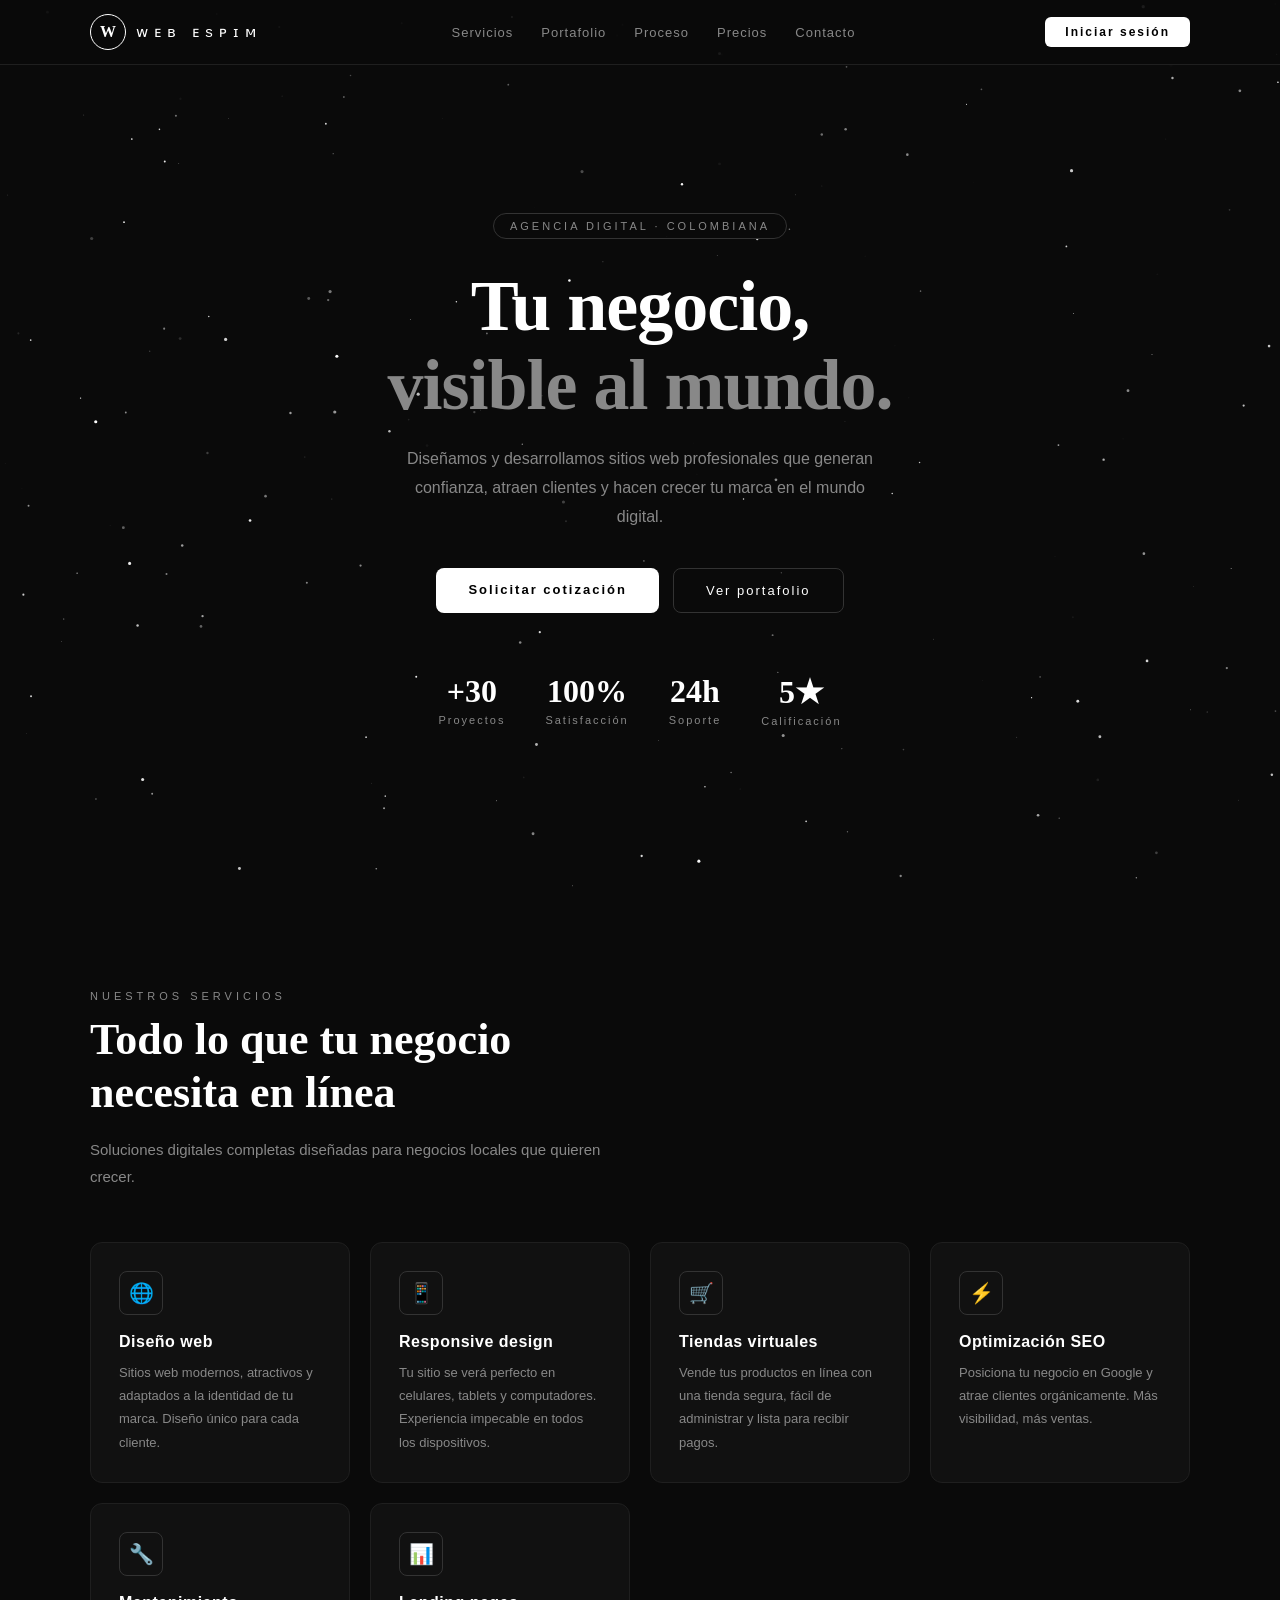
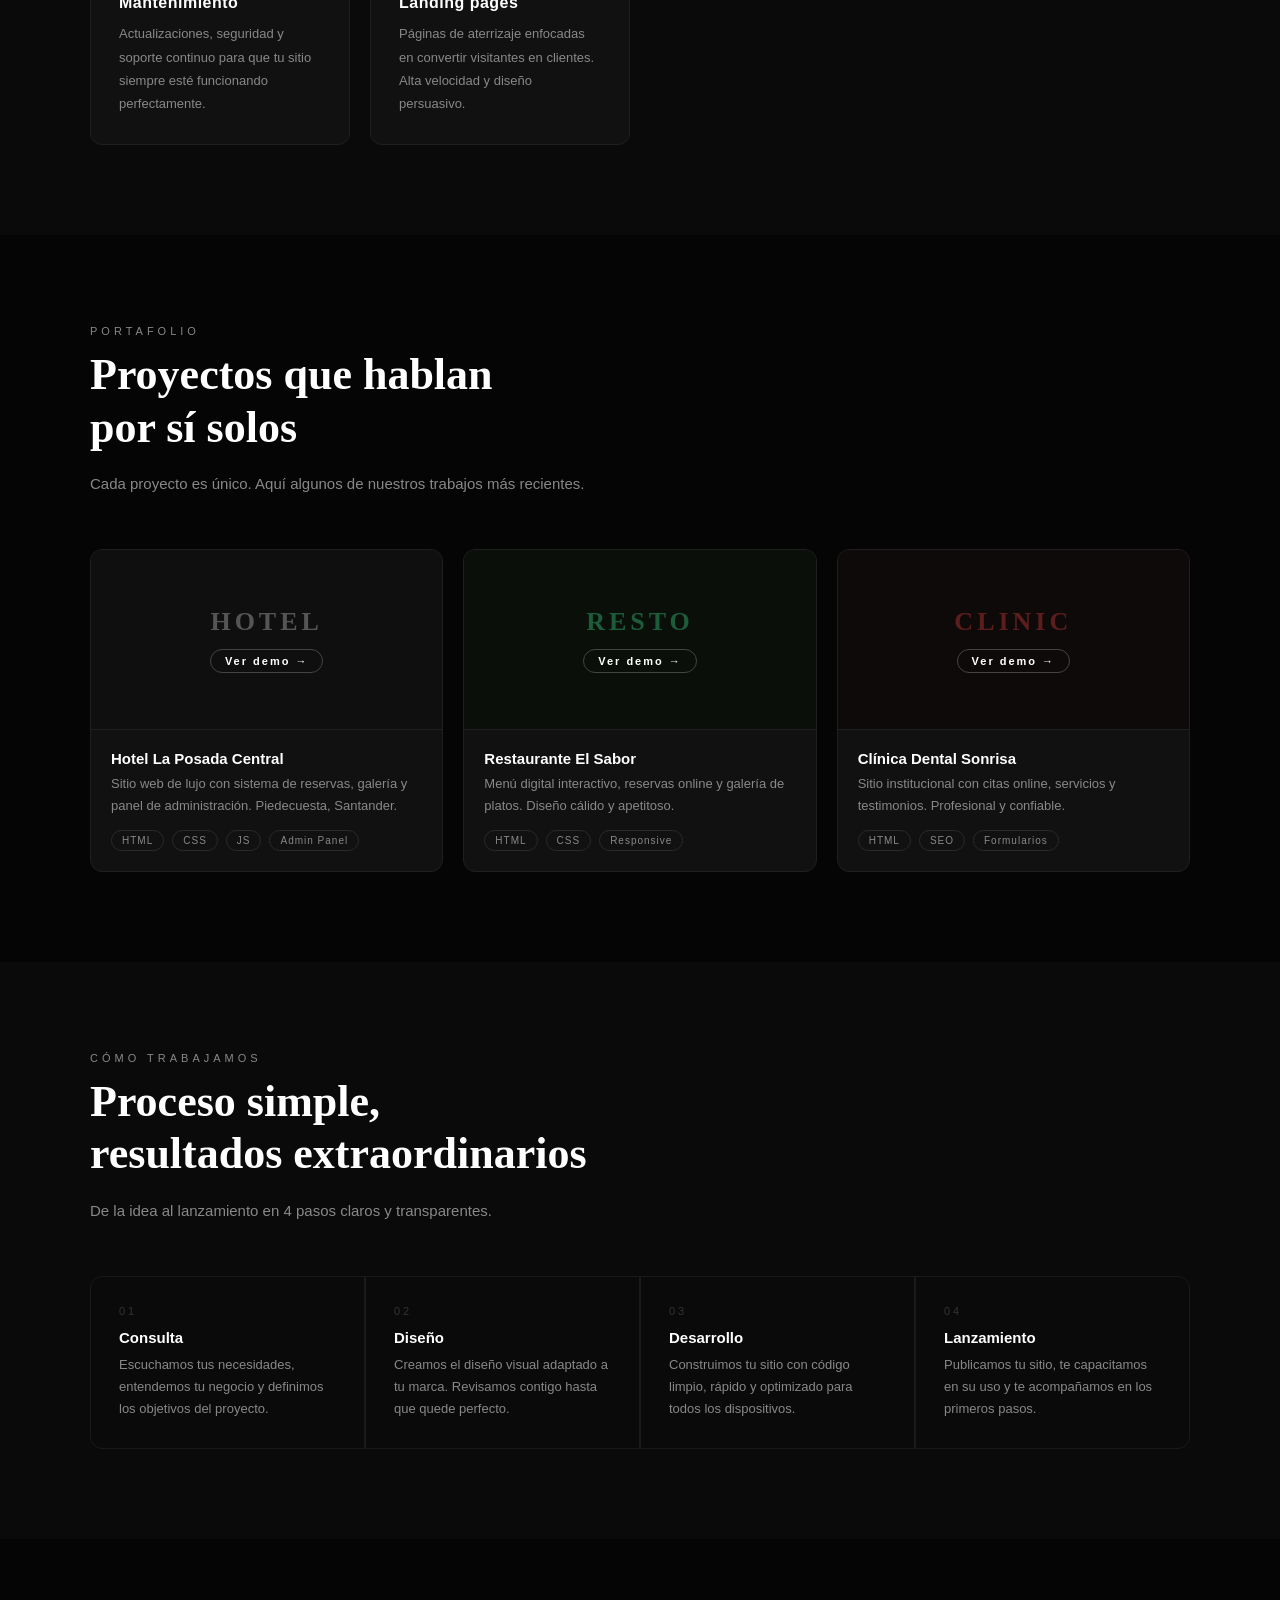
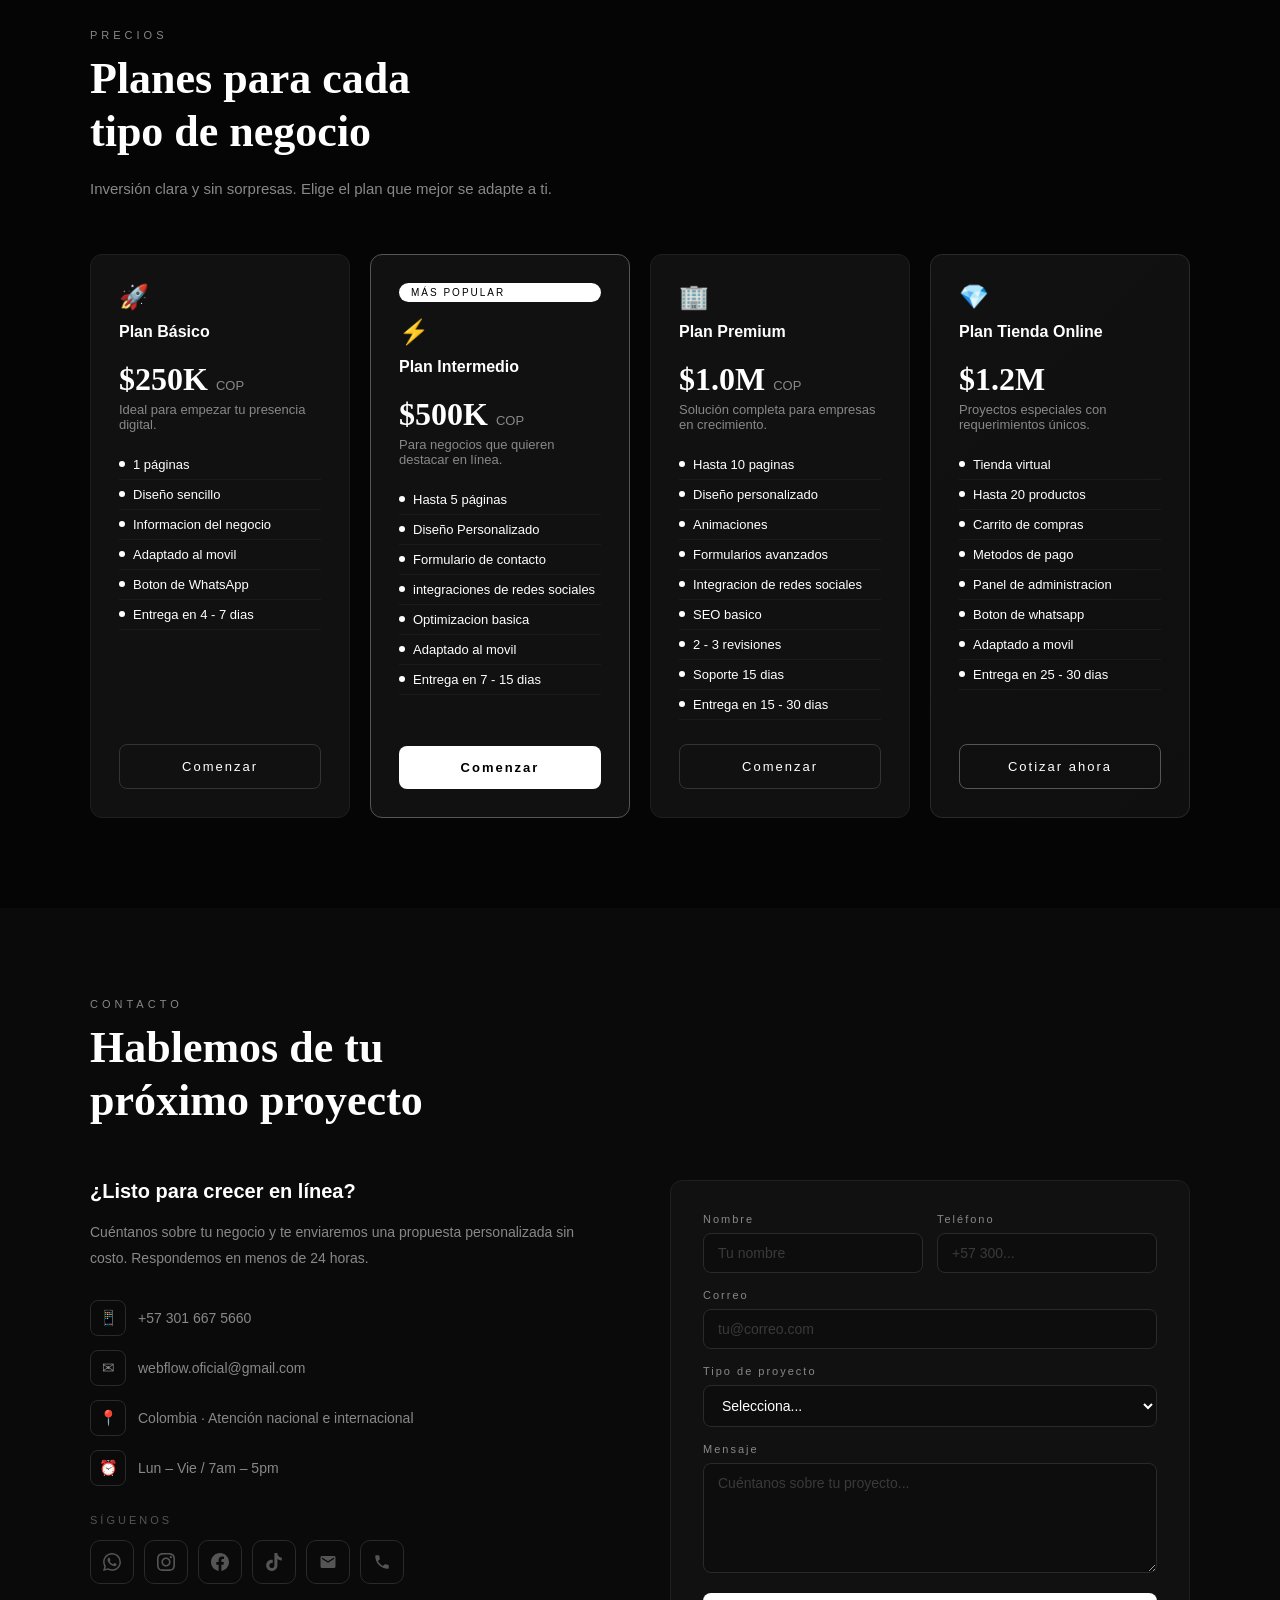
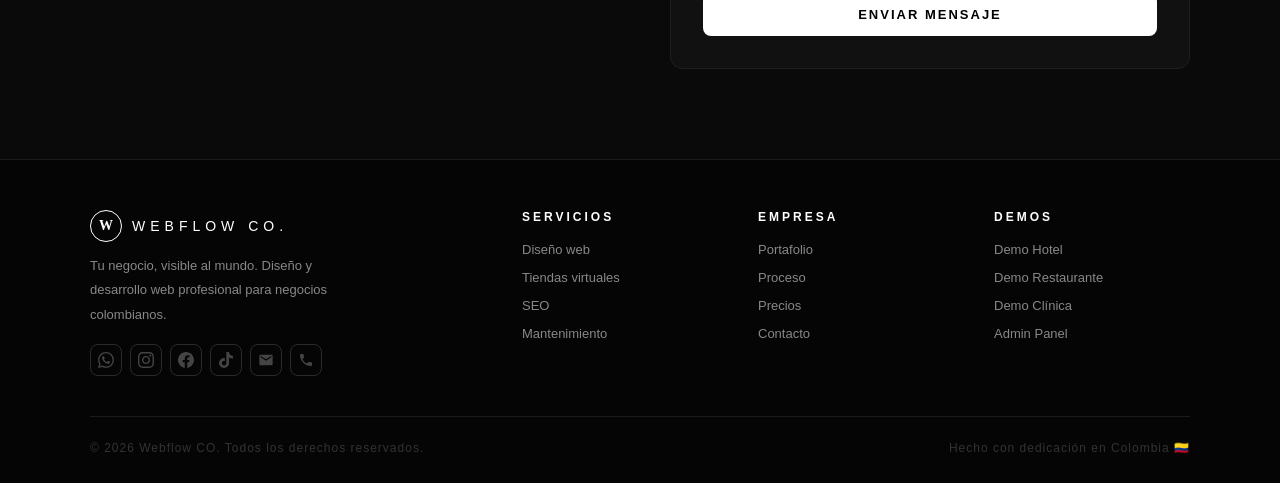
==== commit 4f876899: "Update title and logo text in index.html" ====
--- a/index.html
+++ b/index.html
@@ -4,7 +4,7 @@
   <meta charset="UTF-8">
   <meta name="viewport" content="width=device-width, initial-scale=1.0">
   <link rel="icon" href="images.ico/webfloww.ico" type="image/x-icon">
-  <title>WEBFLOW CO.</title>
+  <title>ᴡᴇʙ ᴇsᴘɪᴍ </title>
   <link rel="stylesheet" href="styles.css">
 </head>
 <body>
@@ -16,7 +16,7 @@
     <div class="nav-inner">
       <a class="nav-logo" href="#">
         <div class="nav-logo-circle">W</div>
-        <div class="nav-logo-text">WEBFLOW </div>
+        <div class="nav-logo-text">ᴡᴇʙ ᴇsᴘɪᴍ</div>
       </a>
       <ul class="nav-links">
         <li><a href="#servicios">Servicios</a></li>
